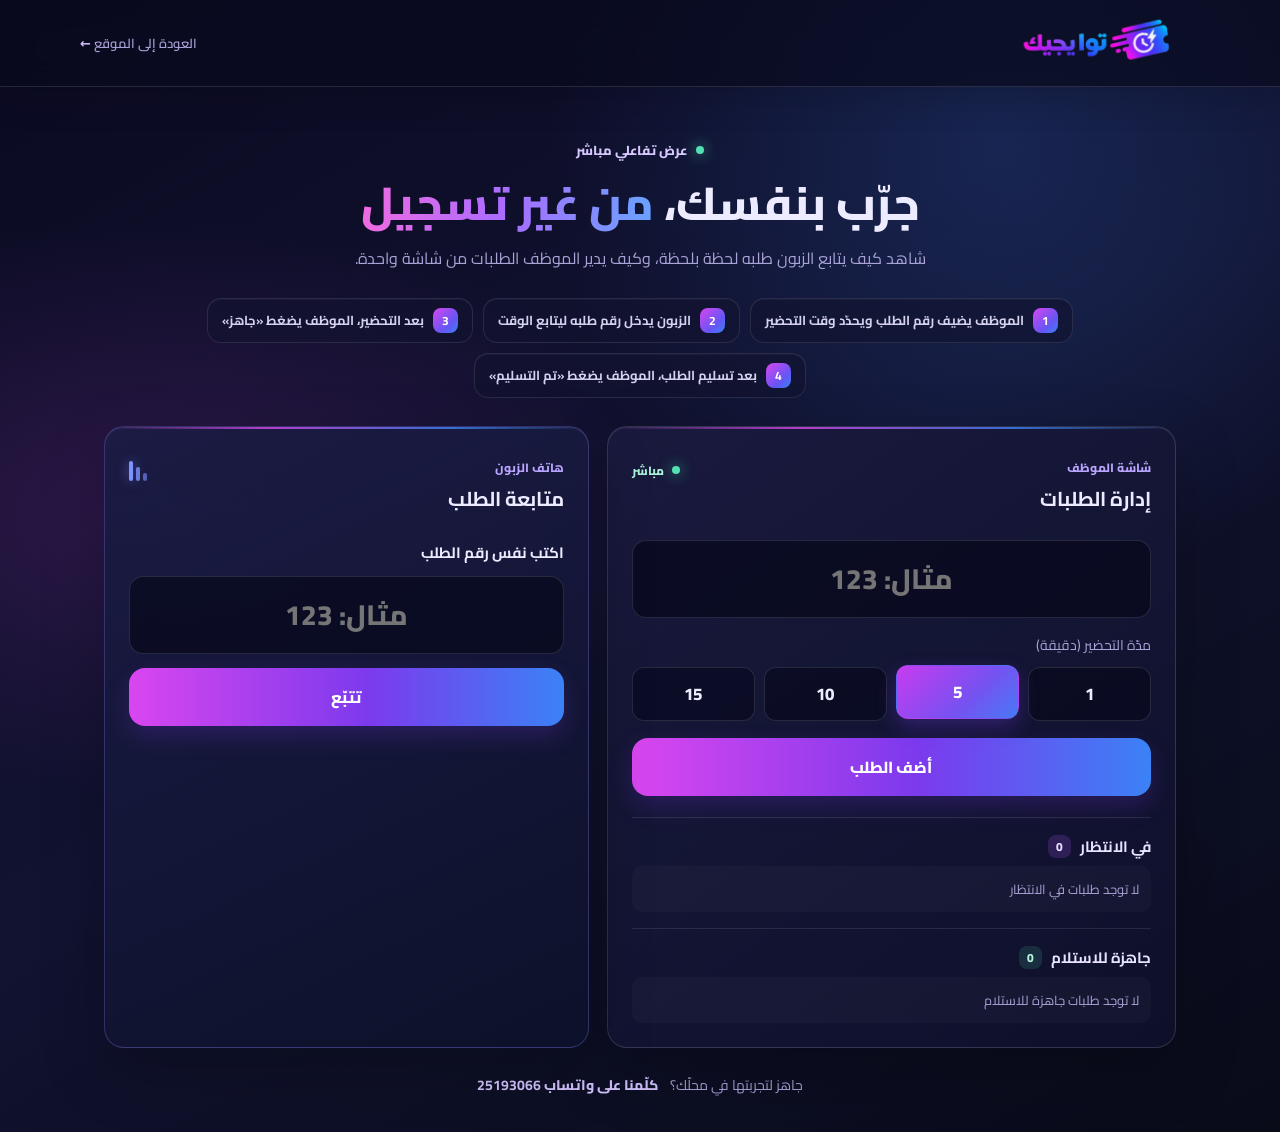
==== demo.html @ e812a54a "project number 1" ====
<!DOCTYPE html>
<html lang="ar" dir="rtl">
<head>
<meta charset="utf-8">
<meta name="viewport" content="width=device-width, initial-scale=1, viewport-fit=cover">
<title>جرّب توا يجيك</title>
<link rel="icon" type="image/png" href="favicon.png">
<link rel="preconnect" href="https://fonts.googleapis.com"><link rel="preconnect" href="https://fonts.gstatic.com" crossorigin><link href="https://fonts.googleapis.com/css2?family=Cairo:wght@400;600;800&display=swap" rel="stylesheet">
<link rel="stylesheet" href="demo.css">
</head>
<body>
<a class="top" href="index.html" style="text-decoration:none"><img class="demo-logo" src="logo.png" alt="توا يجيك"><span class="top-back">العودة إلى الموقع <b aria-hidden="true">←</b></span></a>
<div class="wrap">
 <div class="intro"><span class="eyebrow"><i></i> عرض تفاعلي مباشر</span><h1>جرّب بنفسك، <span>من غير تسجيل</span></h1><p>شاهد كيف يتابع الزبون طلبه لحظة بلحظة، وكيف يدير الموظف الطلبات من شاشة واحدة.</p></div>
 <div class="how" aria-label="خطوات التجربة"><span><b>1</b> الموظف يضيف رقم الطلب ويحدّد وقت التحضير</span><span><b>2</b> الزبون يدخل رقم طلبه ليتابع الوقت</span><span><b>3</b> بعد التحضير، الموظف يضغط «جاهز»</span><span><b>4</b> بعد تسليم الطلب، الموظف يضغط «تم التسليم»</span></div>
 <div class="cols">
  <div class="card staff-card"><div class="card-head"><div><span class="lbl">شاشة الموظف</span><h2>إدارة الطلبات</h2></div><span class="live"><i></i> مباشر</span></div>
    <input type="tel" inputmode="numeric" id="sNum" maxlength="6" placeholder="مثال: 123">
    <div class="staff-message" id="staffMessage" aria-live="polite"></div>
   <div class="mut">مدّة التحضير (دقيقة)</div>
   <div class="times" id="times"></div>
   <button class="big" id="add">أضف الطلب</button>
  <div class="order-groups">
   <section class="order-group" aria-labelledby="waitingTitle">
    <div class="order-group-head"><h3 id="waitingTitle">في الانتظار</h3><span class="queue-count" id="waitingCount">0</span></div>
    <div class="order-list" id="waitingList"><div class="list-empty">لا توجد طلبات في الانتظار</div></div>
   </section>
   <section class="order-group" aria-labelledby="readyTitle">
    <div class="order-group-head"><h3 id="readyTitle">جاهزة للاستلام</h3><span class="queue-count ready-count" id="readyCount">0</span></div>
    <div class="order-list" id="readyList"><div class="list-empty">لا توجد طلبات جاهزة للاستلام</div></div>
   </section>
  </div>
  </div>
  <div class="card ph"><div class="card-head"><div><span class="lbl">هاتف الزبون</span><h2>متابعة الطلب</h2></div><span class="phone-signal" aria-label="متصل"><i></i><i></i><i></i></span></div>
    <div id="cIn"><b>اكتب نفس رقم الطلب</b><input type="tel" inputmode="numeric" id="cNum" maxlength="6" placeholder="مثال: 123"><button class="big" id="track">تتبّع</button></div>
   <div id="cOut" class="hide"></div>
  </div>
 </div>
 <div class="foot"><span>جاهز لتجربتها في محلّك؟</span><a href="https://wa.me/21625193066" target="_blank" rel="noopener">كلّمنا على واتساب <b>25193066</b></a></div>
</div>
<script src="demo.js"></script>
</body>
</html>
---- demo.css ----
:root {
  box-sizing: border-box;
  --k: #0b0a22;
  --g: #7c3aed;
  --bg: #0b0a22;
  --card: #16123c;
  --tx: #edebff;
  --mut: #a9a3d8;
  --bd: rgba(255, 255, 255, 0.12);
  --field: #0f0c30;
}
@media (prefers-color-scheme: dark) {
  :root:not([data-theme="light"]) {
    --bg: #0b0a22;
    --card: #16123c;
    --tx: #edebff;
    --mut: #a9a3d8;
    --bd: rgba(255, 255, 255, 0.12);
    --field: #0f0c30;
  }
}
:root[data-theme="dark"] {
  --bg: #0b0a22;
  --card: #16123c;
  --tx: #edebff;
  --mut: #a9a3d8;
  --bd: rgba(255, 255, 255, 0.12);
  --field: #0f0c30;
}
html {
  scroll-padding-top: env(safe-area-inset-top, 0px);
}
* {
  box-sizing: border-box;
}
body {
  margin: 0;
  min-height: 100vh;
  padding-bottom: env(safe-area-inset-bottom, 0px);
  background:
    radial-gradient(ellipse at 78% 13%, rgba(61, 130, 246, 0.18), transparent 32%),
    radial-gradient(ellipse at 12% 45%, rgba(217, 70, 239, 0.15), transparent 33%),
    linear-gradient(150deg, #0b0a22 0%, #111331 50%, #090b19 100%);
  color: var(--tx);
  font-family:
    Cairo,
    system-ui,
    -apple-system,
    "Segoe UI",
    Tahoma,
    Arial,
    sans-serif;
  overflow-x: hidden;
  position: relative;
}
body::before {
  content: "";
  position: fixed;
  inset: 0;
  pointer-events: none;
  opacity: 0.2;
  background-image: linear-gradient(rgba(255, 255, 255, 0.035) 1px, transparent 1px), linear-gradient(90deg, rgba(255, 255, 255, 0.035) 1px, transparent 1px);
  background-size: 54px 54px;
  mask-image: linear-gradient(to bottom, black, transparent 82%);
}
.top {
  position: relative;
  z-index: 1;
  min-height: 72px;
  padding: 14px max(24px, calc((100vw - 1120px) / 2));
  background: rgba(9, 10, 30, 0.72);
  backdrop-filter: blur(16px);
  color: var(--tx);
  border-bottom: 1px solid var(--bd);
  display: flex;
  align-items: center;
  gap: 10px;
  font-weight: 800;
  font-size: 19px;
  box-shadow: 0 12px 35px rgba(0, 0, 0, 0.14);
}
.demo-logo {
  display: block;
  width: min(190px, 46vw);
  height: 58px;
  object-fit: cover;
  object-position: center;
}
.tick svg {
  width: 18px;
  height: 18px;
  stroke: #fff;
  stroke-width: 2;
  fill: none;
  stroke-linecap: round;
  stroke-linejoin: round;
}
.wrap {
  position: relative;
  z-index: 1;
  max-width: 1120px;
  margin: 0 auto;
  padding: 46px 24px 24px;
}
.intro {
  text-align: center;
  max-width: 760px;
  margin: 0 auto 25px;
  animation: rise 0.65s both;
}
.eyebrow {
  display: inline-flex;
  align-items: center;
  gap: 9px;
  margin-bottom: 12px;
  color: #d7c8ff;
  font-size: 13px;
  font-weight: 800;
  letter-spacing: 0;
  text-transform: uppercase;
}
.eyebrow i,
.live i {
  width: 8px;
  height: 8px;
  border-radius: 50%;
  background: #53e0b2;
  box-shadow: 0 0 14px rgba(83, 224, 178, 0.8);
  animation: pulse 1.8s ease-in-out infinite;
}
.intro h1 {
  font-family: Cairo, system-ui, sans-serif;
  font-weight: 800;
  font-size: clamp(30px, 4vw, 46px);
  line-height: 1.3;
  margin: 0 0 10px;
}
.intro h1 span {
  background: linear-gradient(90deg, #f06be1, #aa6cff 48%, #69a2ff);
  background-clip: text;
  -webkit-background-clip: text;
  color: transparent;
}
.intro p {
  margin: 0;
  color: var(--mut);
  line-height: 1.8;
  font-size: 16px;
}
.how {
  display: flex;
  gap: 10px;
  flex-wrap: wrap;
  justify-content: center;
  margin: 25px 0 28px;
}
.how span {
  display: inline-flex;
  align-items: center;
  gap: 9px;
  background: rgba(18, 20, 48, 0.64);
  border: 1px solid rgba(255, 255, 255, 0.1);
  border-radius: 14px;
  padding: 9px 14px;
  color: #d4d2ed;
  font-size: 13px;
  font-weight: 700;
  box-shadow: inset 0 1px rgba(255, 255, 255, 0.04);
}
.how b {
  display: grid;
  place-items: center;
  width: 25px;
  height: 25px;
  flex: 0 0 25px;
  border-radius: 8px;
  color: white;
  background: linear-gradient(135deg, #d946ef, #6655f5 65%, #3b82f6);
  font-size: 12px;
}
.cols {
  display: grid;
  grid-template-columns: 1fr;
  gap: 18px;
}
@media (min-width: 720px) {
  .cols {
    grid-template-columns: minmax(0, 1.08fr) minmax(320px, 0.92fr);
    align-items: stretch;
  }
}
.card {
  position: relative;
  overflow: hidden;
  background: linear-gradient(145deg, rgba(25, 26, 62, 0.94), rgba(15, 17, 43, 0.94));
  border: 1px solid rgba(255, 255, 255, 0.13);
  border-radius: 20px;
  padding: 24px;
  box-shadow: 0 22px 65px rgba(0, 0, 0, 0.24), inset 0 1px rgba(255, 255, 255, 0.07);
  animation: rise 0.7s both;
}
.card::before {
  content: "";
  position: absolute;
  inset: 0 0 auto;
  height: 2px;
  background: linear-gradient(90deg, transparent, #d946ef 34%, #3b82f6 72%, transparent);
  opacity: 0.8;
}
.staff-card {
  animation-delay: 0.08s;
}
.ph {
  animation-delay: 0.18s;
}
.card-head {
  display: flex;
  align-items: flex-start;
  justify-content: space-between;
  gap: 16px;
  margin-bottom: 18px;
}
.card-head h2 {
  margin: 4px 0 0;
  font-size: 20px;
  line-height: 1.4;
}
.live {
  display: inline-flex;
  align-items: center;
  gap: 8px;
  margin-top: 8px;
  color: #aaf3d9;
  font-size: 12px;
  font-weight: 800;
  white-space: nowrap;
}
.phone-signal {
  display: flex;
  align-items: flex-end;
  gap: 3px;
  height: 22px;
  margin: 8px 4px 0 0;
}
.phone-signal i {
  width: 4px;
  border-radius: 4px;
  background: #7d91ff;
}
.phone-signal i:nth-child(1) { height: 8px; opacity: 0.6; }
.phone-signal i:nth-child(2) { height: 14px; opacity: 0.8; }
.phone-signal i:nth-child(3) { height: 20px; box-shadow: 0 0 12px rgba(125, 145, 255, 0.6); }
@keyframes pulse {
  50% { opacity: 0.55; }
}
@keyframes rise {
  from { opacity: 0; transform: translateY(18px); }
}
@keyframes pop {
  from {
    opacity: 0;
    transform: translateY(14px) scale(0.97);
  }
}
.lbl {
  display: inline-block;
  color: #b9a4ff;
  border-radius: 999px;
  font-size: 12px;
  font-weight: 800;
  letter-spacing: 0;
}
.ph {
  border-color: rgba(139, 131, 255, 0.28);
  background: linear-gradient(155deg, rgba(27, 28, 68, 0.96), rgba(13, 18, 43, 0.96));
}
.ph #cIn:not(.hide),
.ph #cOut:not(.hide) {
  display: flex;
  flex: 1;
  flex-direction: column;
  justify-content: center;
}
input {
  font-family: inherit;
  width: 100%;
  font-size: 28px;
  font-weight: 800;
  text-align: center;
  padding: 12px;
  border-radius: 14px;
  border: 1px solid rgba(255, 255, 255, 0.12);
  background: rgba(7, 9, 29, 0.72);
  color: var(--tx);
  margin: 9px 0 14px;
  outline: 0;
  transition: border-color 0.2s ease, box-shadow 0.2s ease, background 0.2s ease;
}
input:focus {
  border-color: #9b75ff;
  background: rgba(7, 9, 29, 0.95);
  box-shadow: 0 0 0 4px rgba(124, 58, 237, 0.2), 0 0 28px rgba(124, 58, 237, 0.14);
}
.staff-message:not(:empty) {
  margin: -5px 0 10px;
  padding: 8px 10px;
  color: #ffd4e3;
  border: 1px solid rgba(255, 125, 173, 0.24);
  border-radius: 10px;
  background: rgba(255, 91, 141, 0.08);
  font-size: 12px;
  font-weight: 700;
  text-align: center;
}
#cIn > b {
  display: block;
  margin-top: 7px;
  font-size: 15px;
}
.times {
  display: grid;
  grid-template-columns: repeat(4, 1fr);
  gap: 9px;
  margin: 9px 0 17px;
}
.t {
  min-height: 54px;
  padding: 10px 0;
  border-radius: 12px;
  border: 1px solid rgba(255, 255, 255, 0.12);
  background: rgba(7, 9, 29, 0.65);
  color: var(--tx);
  font-family: inherit;
  font-size: 17px;
  font-weight: 800;
  cursor: pointer;
  transition: transform 0.2s ease, border-color 0.2s ease, background 0.2s ease, box-shadow 0.2s ease;
}
.t.on {
  background: linear-gradient(135deg, #c83cef, #7751f1 60%, #4779f5);
  border-color: transparent;
  color: #fff;
  transform: translateY(-2px);
  box-shadow: 0 8px 20px rgba(124, 58, 237, 0.3);
}
.t:hover:not(.on) {
  border-color: rgba(170, 145, 255, 0.55);
  transform: translateY(-2px);
}
.big {
  font-family: inherit;
  width: 100%;
  min-height: 54px;
  padding: 14px 18px;
  border: 0;
  border-radius: 16px;
  background: linear-gradient(90deg, #d946ef, #7c3aed 55%, #3b82f6);
  color: #fff;
  font-size: 16px;
  font-weight: 800;
  cursor: pointer;
  box-shadow: 0 10px 24px rgba(124, 58, 237, 0.22);
  transition: transform 0.18s ease, box-shadow 0.18s ease, filter 0.18s ease;
}
.big:hover {
  transform: translateY(-2px);
  filter: brightness(1.08);
  box-shadow: 0 14px 30px rgba(124, 58, 237, 0.34);
}
.big-secondary {
  margin-top: 9px;
  color: #e1dcff;
  background: rgba(255, 255, 255, 0.06);
  border: 1px solid rgba(255, 255, 255, 0.16);
  box-shadow: none;
}
.big-secondary:hover {
  background: rgba(255, 255, 255, 0.1);
  box-shadow: none;
}
.big:active,
.t:active,
.rd:active {
  transform: scale(0.94);
}
.mut {
  color: var(--mut);
  font-size: 14px;
}
.order-groups {
  display: grid;
  gap: 16px;
  margin-top: 21px;
}
.order-group {
  min-width: 0;
  padding-top: 14px;
  border-top: 1px solid rgba(255, 255, 255, 0.1);
}
.order-group-head {
  display: flex;
  align-items: center;
  gap: 9px;
  margin-bottom: 5px;
}
.order-group-head h3 {
  margin: 0;
  color: #e7e4ff;
  font-size: 15px;
}
.queue-count {
  display: inline-grid;
  place-items: center;
  min-width: 23px;
  height: 23px;
  padding: 0 6px;
  border-radius: 8px;
  color: #e8ddff;
  background: rgba(168, 85, 247, 0.2);
  font-size: 12px;
  font-weight: 800;
  font-variant-numeric: tabular-nums;
}
.ready-count {
  color: #b7f4df;
  background: rgba(83, 224, 178, 0.14);
}
.list-empty {
  padding: 11px 12px;
  color: var(--mut);
  border-radius: 10px;
  background: rgba(255, 255, 255, 0.025);
  font-size: 13px;
}
.row {
  padding: 13px 0;
  border-top: 1px solid var(--bd);
  animation: rise 0.32s both;
}
.row:first-child {
  border-top: 0;
}
.row-main {
  display: flex;
  align-items: center;
  gap: 10px;
  min-width: 0;
}
.row-extra {
  display: flex;
  align-items: center;
  gap: 6px;
  margin: 8px 74px 0 0;
  color: var(--mut);
  font-size: 11px;
}
.delay-indicator {
  padding: 3px 7px;
  color: #ffca91;
  border: 1px solid rgba(255, 173, 102, 0.25);
  border-radius: 7px;
  background: rgba(255, 173, 102, 0.1);
  font-weight: 800;
}
.delay-indicator[hidden] {
  display: none;
}
.extra-time {
  min-width: 48px;
  padding: 5px 8px;
  color: #dcd2ff;
  border: 1px solid rgba(255, 255, 255, 0.13);
  border-radius: 8px;
  background: rgba(255, 255, 255, 0.05);
  font-family: inherit;
  font-size: 11px;
  font-weight: 800;
  cursor: pointer;
  transition: background 0.15s ease, border-color 0.15s ease;
}
.extra-time:hover {
  border-color: rgba(170, 145, 255, 0.5);
  background: rgba(124, 58, 237, 0.2);
}
.num {
  font-size: 26px;
  font-weight: 900;
  min-width: 64px;
}
.bar {
  flex: 1;
  height: 9px;
  border-radius: 99px;
  background: rgba(255, 255, 255, 0.08);
  overflow: hidden;
}
.bar i {
  display: block;
  height: 100%;
  background: linear-gradient(90deg, #d946ef, #7060f5 60%, #4f9bff);
  border-radius: inherit;
  transition: width 1s linear;
}
.remaining {
  min-width: 44px;
  color: #d9d6f3;
  font-size: 13px;
  font-weight: 800;
  text-align: center;
  font-variant-numeric: tabular-nums;
}
.remaining.done {
  color: #aaf3d9;
}
.remaining.late {
  color: #ffbd76;
}
.rd {
  background: linear-gradient(90deg, #d946ef, #7c3aed);
  color: #fff;
  border: 0;
  border-radius: 10px;
  padding: 9px 13px;
  font-family: inherit;
  font-size: 13px;
  font-weight: 800;
  cursor: pointer;
  transition: transform 0.18s ease, filter 0.18s ease;
}
.rd:hover {
  transform: translateY(-1px);
  filter: brightness(1.12);
}
.ring {
  position: relative;
  width: min(200px, 62vw);
  aspect-ratio: 1;
  margin: 8px auto;
  filter: drop-shadow(0 0 18px rgba(124, 58, 237, 0.18));
}
.ring svg {
  width: 100%;
  height: 100%;
  transform: rotate(-90deg);
}
.ring .tr {
  stroke: var(--field);
}
.ring .pr {
  stroke: url(#timer-gradient);
  transition: stroke-dashoffset 1s linear;
}
.ring.late {
  filter: drop-shadow(0 0 18px rgba(255, 173, 102, 0.3));
}
.ring.late .pr {
  stroke: #ffad66;
}
.mid {
  position: absolute;
  inset: 0;
  display: grid;
  place-content: center;
  text-align: center;
}
.timer {
  font-size: 48px;
  font-weight: 900;
  font-variant-numeric: tabular-nums;
}
.ready {
  position: relative;
  background: linear-gradient(135deg, #d946ef, #7c3aed 55%, #3b82f6);
  color: #fff;
  text-align: center;
  border: 1px solid rgba(255, 255, 255, 0.25);
  border-radius: 17px;
  padding: 26px 12px;
  overflow: hidden;
}
.ready-mark {
  display: grid;
  place-items: center;
  width: 48px;
  height: 48px;
  margin: 0 auto 10px;
  border: 1px solid rgba(255, 255, 255, 0.42);
  border-radius: 50%;
  background: rgba(255, 255, 255, 0.14);
}
.ready-mark svg {
  width: 24px;
  height: 24px;
  fill: none;
  stroke: #fff;
  stroke-width: 2.5;
  stroke-linecap: round;
  stroke-linejoin: round;
}
.ready b {
  display: block;
  font-size: 23px;
  margin: 6px 0;
}
  .rating-screen {
    display: grid;
    justify-items: center;
    gap: 8px;
    padding: 20px 10px 16px;
    text-align: center;
  }
  .rating-kicker {
    color: #b7f4df;
    font-size: 13px;
    font-weight: 800;
  }
  .rating-screen > b {
    font-size: 21px;
  }
  .rating-screen p {
    margin: 0;
    color: var(--mut);
    font-size: 14px;
  }
  .rating-stars {
    display: flex;
    justify-content: center;
    gap: 7px;
    direction: ltr;
    margin: 4px 0;
  }
  .rating-star {
    display: grid;
    place-items: center;
    width: 42px;
    height: 42px;
    padding: 0;
    color: rgba(255, 255, 255, 0.3);
    border: 1px solid rgba(255, 255, 255, 0.12);
    border-radius: 12px;
    background: rgba(255, 255, 255, 0.04);
    font-size: 25px;
    cursor: pointer;
    transition: color 0.15s ease, background 0.15s ease, transform 0.15s ease;
  }
  .rating-star:hover,
  .rating-star.selected {
    color: #ffd166;
    background: rgba(255, 209, 102, 0.12);
    transform: translateY(-2px);
  }
  .rating-note {
    min-height: 22px;
    color: #e6e1ff;
    font-size: 13px;
    font-weight: 700;
  }
  .rating-screen small {
    color: var(--mut);
    font-size: 11px;
  }
.hide {
  display: none !important;
}
.foot {
  display: flex;
  align-items: center;
  justify-content: center;
  flex-wrap: wrap;
  gap: 6px 12px;
  text-align: center;
  margin: 24px 0 10px;
  color: var(--mut);
  font-size: 14px;
}
.foot a {
  color: #d3c3ff;
  font-weight: 800;
  text-decoration: none;
}
.foot a:hover {
  color: #fff;
}
.top-back {
  margin-inline-start: auto;
  color: var(--mut);
  font-size: 13px;
  font-weight: 600;
}
.top-back b {
  color: #d4c1ff;
}
@media (max-width: 600px) {
  .top {
    min-height: 62px;
    padding: 11px 16px;
  }
  .wrap {
    padding: 32px 16px 20px;
  }
  .intro {
    margin-bottom: 21px;
  }
  .intro p {
    font-size: 14px;
  }
  .how {
    justify-content: stretch;
    margin: 20px 0;
  }
  .how span {
    flex: 1 1 calc(50% - 8px);
    justify-content: flex-start;
    padding: 8px 10px;
  }
  .card {
    padding: 19px;
    border-radius: 17px;
  }
  .cols {
    gap: 14px;
  }
  .top-back {
    font-size: 12px;
  }
}
@media (prefers-reduced-motion: reduce) {
  * {
    animation: none !important;
    transition: none !important;
  }
}
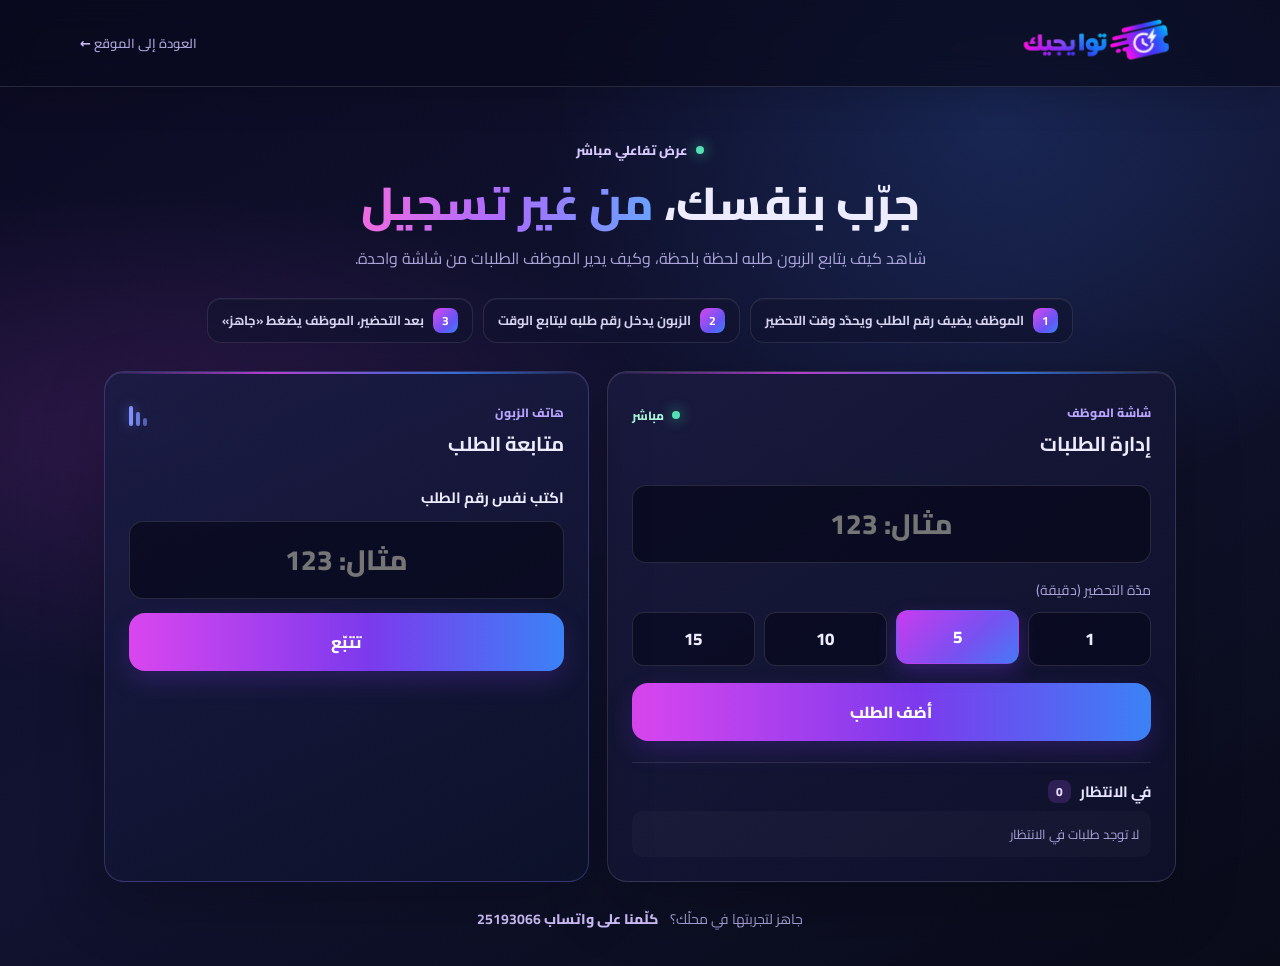
==== commit 079b7ef5: "fix" ====
--- a/demo.html
+++ b/demo.html
@@ -12,7 +12,7 @@
 <a class="top" href="index.html" style="text-decoration:none"><img class="demo-logo" src="logo.png" alt="توا يجيك"><span class="top-back">العودة إلى الموقع <b aria-hidden="true">←</b></span></a>
 <div class="wrap">
  <div class="intro"><span class="eyebrow"><i></i> عرض تفاعلي مباشر</span><h1>جرّب بنفسك، <span>من غير تسجيل</span></h1><p>شاهد كيف يتابع الزبون طلبه لحظة بلحظة، وكيف يدير الموظف الطلبات من شاشة واحدة.</p></div>
- <div class="how" aria-label="خطوات التجربة"><span><b>1</b> الموظف يضيف رقم الطلب ويحدّد وقت التحضير</span><span><b>2</b> الزبون يدخل رقم طلبه ليتابع الوقت</span><span><b>3</b> بعد التحضير، الموظف يضغط «جاهز»</span><span><b>4</b> بعد تسليم الطلب، الموظف يضغط «تم التسليم»</span></div>
+ <div class="how" aria-label="خطوات التجربة"><span><b>1</b> الموظف يضيف رقم الطلب ويحدّد وقت التحضير</span><span><b>2</b> الزبون يدخل رقم طلبه ليتابع الوقت</span><span><b>3</b> بعد التحضير، الموظف يضغط «جاهز»</span></div>
  <div class="cols">
   <div class="card staff-card"><div class="card-head"><div><span class="lbl">شاشة الموظف</span><h2>إدارة الطلبات</h2></div><span class="live"><i></i> مباشر</span></div>
     <input type="tel" inputmode="numeric" id="sNum" maxlength="6" placeholder="مثال: 123">
@@ -24,10 +24,6 @@
    <section class="order-group" aria-labelledby="waitingTitle">
     <div class="order-group-head"><h3 id="waitingTitle">في الانتظار</h3><span class="queue-count" id="waitingCount">0</span></div>
     <div class="order-list" id="waitingList"><div class="list-empty">لا توجد طلبات في الانتظار</div></div>
-   </section>
-   <section class="order-group" aria-labelledby="readyTitle">
-    <div class="order-group-head"><h3 id="readyTitle">جاهزة للاستلام</h3><span class="queue-count ready-count" id="readyCount">0</span></div>
-    <div class="order-list" id="readyList"><div class="list-empty">لا توجد طلبات جاهزة للاستلام</div></div>
    </section>
   </div>
   </div>
--- a/demo.css
+++ b/demo.css
@@ -421,10 +421,6 @@
   font-weight: 800;
   font-variant-numeric: tabular-nums;
 }
-.ready-count {
-  color: #b7f4df;
-  background: rgba(83, 224, 178, 0.14);
-}
 .list-empty {
   padding: 11px 12px;
   color: var(--mut);
@@ -602,63 +598,6 @@
   font-size: 23px;
   margin: 6px 0;
 }
-  .rating-screen {
-    display: grid;
-    justify-items: center;
-    gap: 8px;
-    padding: 20px 10px 16px;
-    text-align: center;
-  }
-  .rating-kicker {
-    color: #b7f4df;
-    font-size: 13px;
-    font-weight: 800;
-  }
-  .rating-screen > b {
-    font-size: 21px;
-  }
-  .rating-screen p {
-    margin: 0;
-    color: var(--mut);
-    font-size: 14px;
-  }
-  .rating-stars {
-    display: flex;
-    justify-content: center;
-    gap: 7px;
-    direction: ltr;
-    margin: 4px 0;
-  }
-  .rating-star {
-    display: grid;
-    place-items: center;
-    width: 42px;
-    height: 42px;
-    padding: 0;
-    color: rgba(255, 255, 255, 0.3);
-    border: 1px solid rgba(255, 255, 255, 0.12);
-    border-radius: 12px;
-    background: rgba(255, 255, 255, 0.04);
-    font-size: 25px;
-    cursor: pointer;
-    transition: color 0.15s ease, background 0.15s ease, transform 0.15s ease;
-  }
-  .rating-star:hover,
-  .rating-star.selected {
-    color: #ffd166;
-    background: rgba(255, 209, 102, 0.12);
-    transform: translateY(-2px);
-  }
-  .rating-note {
-    min-height: 22px;
-    color: #e6e1ff;
-    font-size: 13px;
-    font-weight: 700;
-  }
-  .rating-screen small {
-    color: var(--mut);
-    font-size: 11px;
-  }
 .hide {
   display: none !important;
 }
